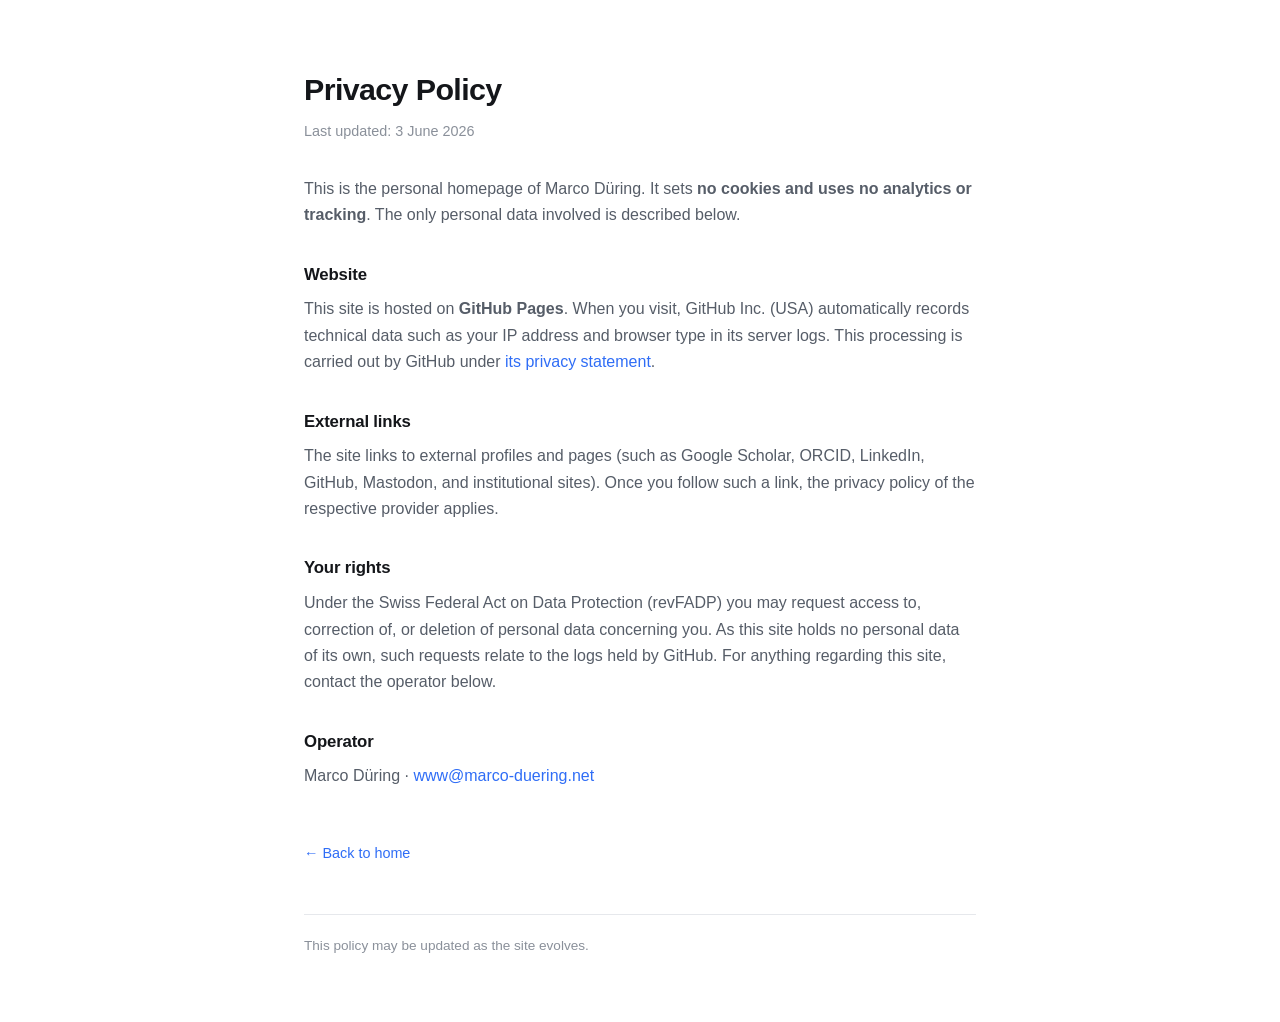
==== privacy.html @ 15600d8e "privacy" ====
<!DOCTYPE html>
<html lang="en">
<head>
<meta charset="utf-8">
<meta name="viewport" content="width=device-width, initial-scale=1">
<title>Privacy Policy — Marco Duering</title>
<meta name="robots" content="noindex">
<link rel="canonical" href="https://marcoduering.github.io/privacy.html">
<style>
  :root {
    --bg: #ffffff; --fg: #14161a; --fg-soft: #565d68; --fg-faint: #8a909a;
    --border: #e6e8ec; --accent: #2f6df6; --maxw: 720px;
  }
  @media (prefers-color-scheme: dark) {
    :root {
      --bg: #0c0e12; --fg: #f2f4f7; --fg-soft: #aab2bf; --fg-faint: #6b7280;
      --border: #232833; --accent: #5b8dff;
    }
  }
  * { box-sizing: border-box; }
  body {
    margin: 0; background: var(--bg); color: var(--fg); line-height: 1.65;
    font-family: -apple-system, BlinkMacSystemFont, "SF Pro Text", "Segoe UI", Roboto, Helvetica, Arial, sans-serif;
    -webkit-font-smoothing: antialiased;
  }
  .wrap { max-width: var(--maxw); margin: 0 auto; padding: 64px 24px; }
  a { color: var(--accent); text-decoration: none; }
  a:hover { text-decoration: underline; }
  h1 { font-size: 1.9rem; letter-spacing: -0.02em; margin: 0 0 6px; }
  h2 { font-size: 1.05rem; letter-spacing: -0.01em; margin: 32px 0 8px; }
  p { margin: 0 0 12px; color: var(--fg-soft); }
  .updated { color: var(--fg-faint); font-size: .9rem; margin-bottom: 32px; }
  .back { display: inline-block; margin-top: 40px; font-size: .9rem; }
  footer { border-top: 1px solid var(--border); margin-top: 48px; padding-top: 20px; color: var(--fg-faint); font-size: .85rem; }
</style>
</head>
<body>
<div class="wrap">
  <h1>Privacy Policy</h1>
  <p class="updated">Last updated: 3 June 2026</p>

  <p>This is the personal homepage of Marco Düring. It sets <strong>no cookies and uses no analytics or tracking</strong>. The only personal data involved is described below.</p>

  <h2>Website</h2>
  <p>This site is hosted on <strong>GitHub Pages</strong>. When you visit, GitHub Inc. (USA) automatically records technical data such as your IP address and browser type in its server logs. This processing is carried out by GitHub under <a href="https://docs.github.com/site-policy/privacy-policies/github-general-privacy-statement">its privacy statement</a>.</p>

  <h2>External links</h2>
  <p>The site links to external profiles and pages (such as Google Scholar, ORCID, LinkedIn, GitHub, Mastodon, and institutional sites). Once you follow such a link, the privacy policy of the respective provider applies.</p>

  <h2>Your rights</h2>
  <p>Under the Swiss Federal Act on Data Protection (revFADP) you may request access to, correction of, or deletion of personal data concerning you. As this site holds no personal data of its own, such requests relate to the logs held by GitHub. For anything regarding this site, contact the operator below.</p>

  <h2>Operator</h2>
  <p>Marco Düring · <a href="mailto:www@marco-duering.net">www@marco-duering.net</a></p>

  <a class="back" href="index.html">← Back to home</a>

  <footer>This policy may be updated as the site evolves.</footer>
</div>
</body>
</html>
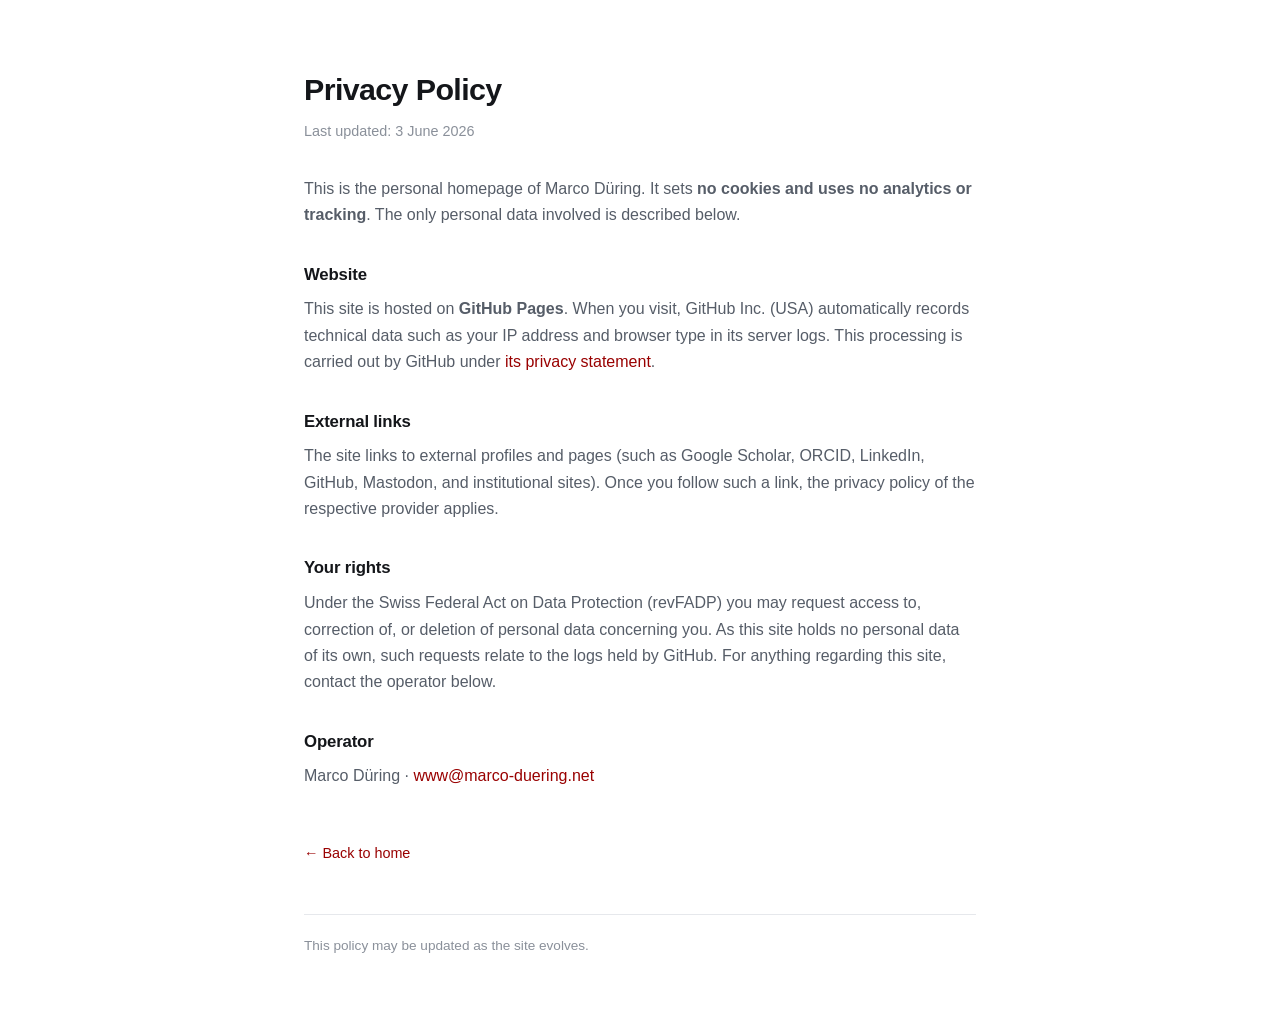
==== commit f2153a12: "bsky" ====
--- a/privacy.html
+++ b/privacy.html
@@ -6,15 +6,18 @@
 <title>Privacy Policy — Marco Duering</title>
 <meta name="robots" content="noindex">
 <link rel="canonical" href="https://marcoduering.github.io/privacy.html">
+<link rel="icon" href="/favicon.svg" type="image/svg+xml">
+<link rel="icon" href="/favicon.ico" sizes="32x32">
+<link rel="apple-touch-icon" href="/apple-touch-icon.png">
 <style>
   :root {
     --bg: #ffffff; --fg: #14161a; --fg-soft: #565d68; --fg-faint: #8a909a;
-    --border: #e6e8ec; --accent: #2f6df6; --maxw: 720px;
+    --border: #e6e8ec; --accent: #990000; --maxw: 720px;
   }
   @media (prefers-color-scheme: dark) {
     :root {
       --bg: #0c0e12; --fg: #f2f4f7; --fg-soft: #aab2bf; --fg-faint: #6b7280;
-      --border: #232833; --accent: #5b8dff;
+      --border: #232833; --accent: #c94a4a;
     }
   }
   * { box-sizing: border-box; }
